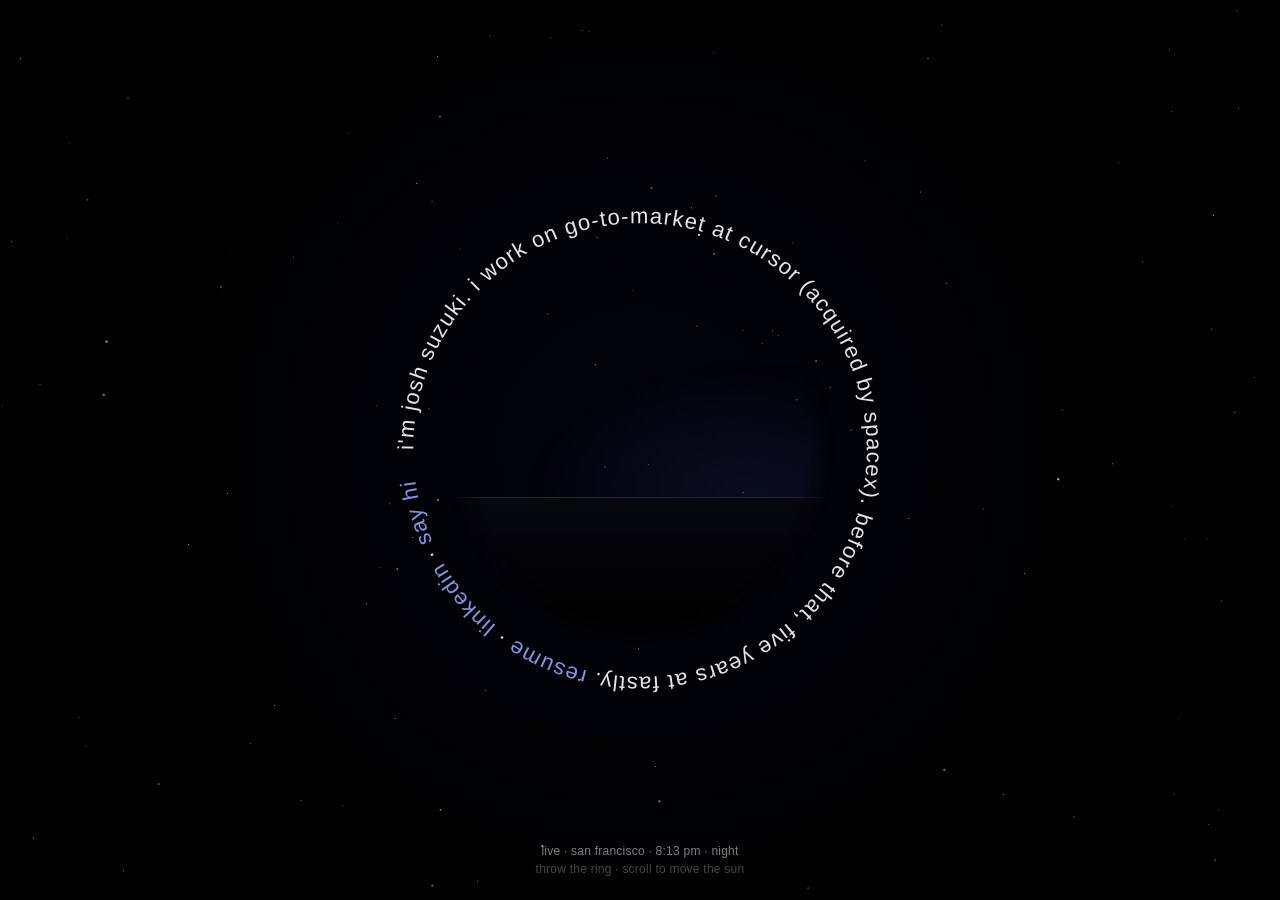
==== index.html @ 5d16cb48 "Make the home ring a throwable ball with a DVD-style screensaver Grab the ring and throw it: it carr" ====
<!DOCTYPE html>
<html lang="en">
<head>
  <meta charset="UTF-8" />
  <meta
    http-equiv="Content-Security-Policy"
    content="default-src 'none'; base-uri 'none'; form-action 'none'; img-src 'self'; style-src 'self'; script-src 'self'"
  />
  <meta name="referrer" content="strict-origin-when-cross-origin" />
  <title>Josh Suzuki</title>
  <meta name="viewport" content="width=device-width, initial-scale=1" />
  <meta name="theme-color" content="#000000" />
  <meta name="description" content="Josh Suzuki works on go-to-market at Cursor (acquired by SpaceX). Previously five years at Fastly." />
  <meta property="og:title" content="Josh Suzuki" />
  <meta property="og:description" content="Josh Suzuki works on go-to-market at Cursor (acquired by SpaceX). Previously five years at Fastly." />
  <meta property="og:url" content="https://joshuasuzuki.com/" />

  <link rel="icon" type="image/svg+xml" href="/transparent-favicon.svg?v=5" />
  <link rel="icon" type="image/png" sizes="32x32" href="/favicon-32.png?v=5" />
  <link rel="icon" href="/favicon.ico?v=5" sizes="any" />
  <link rel="apple-touch-icon" href="/apple-touch-icon.png?v=5" />

  <link rel="stylesheet" href="/home.css?v=2" />
</head>
<body>
  <div class="sky" aria-hidden="true">
    <div class="stars" data-stars></div>
  </div>

  <main class="stage">
    <h1 class="sr-only">Josh Suzuki</h1>

    <div class="orbit" data-orbit>
      <div class="window" aria-hidden="true">
        <div class="horizon-glow"></div>
        <div class="sun" data-sun></div>
        <div class="sea">
          <div class="glint" data-glint></div>
        </div>
      </div>

      <svg class="ring" data-ring viewBox="0 0 500 500" role="group" aria-label="I'm Josh Suzuki. I work on go-to-market at Cursor (acquired by SpaceX). Before that, five years at Fastly.">
        <defs>
          <path id="ring-path" d="M 40,250 a 210,210 0 1,1 420,0 a 210,210 0 1,1 -420,0" />
        </defs>
        <text class="ring-text" data-ring-text>
          <textPath href="#ring-path">i'm josh suzuki. i work on go-to-market at cursor (acquired by spacex). before that, five years at fastly. <a href="/resume/">resume</a> · <a href="https://www.linkedin.com/in/jjsuzuki" target="_blank" rel="noopener noreferrer">linkedin</a> · <a href="mailto:joshuajamessuzuki@gmail.com">say hi</a></textPath>
        </text>
      </svg>
    </div>
  </main>

  <div class="corner-label" data-corner aria-hidden="true">
    <span class="corner-word">corner!</span>
    <span class="corner-count" data-corner-count></span>
  </div>

  <p class="caption" aria-live="off">
    <span data-caption>the sky over san francisco</span>
    <span class="hint">scroll to move the sun</span>
  </p>

  <script src="/home.js?v=2"></script>
</body>
</html>
---- home.css ----
:root {
  --d: min(78vw, 66vh, 540px);
  --horizon: 62%;
  --sun-x: 50%;
  --sun-y: 40%;
  --sun: rgb(255, 196, 120);
  --sun-halo: rgba(255, 150, 80, 0.35);
  --sky: rgba(255, 140, 70, 0.35);
  --ambient: rgba(255, 140, 70, 0.08);
  --glint: rgba(255, 190, 120, 0.9);
  --glint-a: 0;
  --stars-a: 0;
  --accent: rgb(255, 176, 110);
  color-scheme: dark;
}

* {
  box-sizing: border-box;
}

html,
body {
  height: 100%;
  margin: 0;
}

body {
  background: #000;
  color: #fff;
  font-family: "Helvetica Neue", Helvetica, Arial, sans-serif;
  overflow: hidden;
  touch-action: none;
  -webkit-font-smoothing: antialiased;
}

.sr-only {
  position: absolute;
  width: 1px;
  height: 1px;
  margin: -1px;
  overflow: hidden;
  clip: rect(0 0 0 0);
  white-space: nowrap;
  border: 0;
}

.sky {
  position: fixed;
  inset: 0;
  background: radial-gradient(circle at 50% 50%, var(--ambient) 0, transparent calc(var(--d) * 0.9)), #000;
}

.stars {
  position: absolute;
  top: 0;
  left: 0;
  width: 1px;
  height: 1px;
  border-radius: 50%;
  opacity: var(--stars-a);
  transition: opacity 1.2s ease;
  animation: twinkle 7s ease-in-out infinite alternate;
}

@keyframes twinkle {
  from { filter: brightness(0.75); }
  to { filter: brightness(1.15); }
}

.stage {
  position: relative;
  display: grid;
  place-items: center;
  height: 100%;
}

.orbit {
  position: relative;
  width: var(--d);
  height: var(--d);
  cursor: grab;
  touch-action: none;
  user-select: none;
  -webkit-user-select: none;
  will-change: transform;
}

.orbit.is-held {
  cursor: grabbing;
}

.window {
  position: absolute;
  inset: 14%;
  overflow: hidden;
  border-radius: 50%;
  isolation: isolate;
  -webkit-mask-image: radial-gradient(circle closest-side, #000 86%, transparent 100%);
  mask-image: radial-gradient(circle closest-side, #000 86%, transparent 100%);
}

.horizon-glow {
  position: absolute;
  inset: 0;
  background: radial-gradient(ellipse 85% 50% at var(--sun-x) var(--horizon), var(--sky) 0%, transparent 70%);
}

.sun {
  position: absolute;
  left: var(--sun-x);
  top: var(--sun-y);
  width: 14%;
  aspect-ratio: 1;
  border-radius: 50%;
  background: var(--sun);
  box-shadow:
    0 0 calc(var(--d) * 0.012) calc(var(--d) * 0.004) var(--sun),
    0 0 calc(var(--d) * 0.12) calc(var(--d) * 0.035) var(--sun-halo);
  transform: translate(-50%, -50%);
}

.sea {
  position: absolute;
  top: var(--horizon);
  right: 0;
  bottom: 0;
  left: 0;
  background: linear-gradient(to bottom, #07080c, #000 80%);
  border-top: 1px solid rgba(255, 255, 255, 0.14);
}

.glint {
  position: absolute;
  top: 0;
  left: var(--sun-x);
  width: 24%;
  height: 80%;
  transform: translateX(-50%);
  background: repeating-linear-gradient(to bottom, var(--glint) 0 1.5px, transparent 1.5px 7px);
  -webkit-mask-image: radial-gradient(ellipse 50% 100% at 50% 0, #000 20%, transparent 75%);
  mask-image: radial-gradient(ellipse 50% 100% at 50% 0, #000 20%, transparent 75%);
  opacity: var(--glint-a);
  animation: shimmer 3.5s linear infinite;
}

@keyframes shimmer {
  from { background-position: 0 0; }
  to { background-position: 0 14px; }
}

.ring {
  position: absolute;
  inset: 0;
  width: 100%;
  height: 100%;
  overflow: visible;
}

.ring-text {
  fill: rgba(255, 255, 255, 0.9);
  font-size: 17px;
}

.ring-text a {
  fill: var(--accent);
  cursor: pointer;
  transition: fill 0.2s ease;
}

.ring-text a:hover,
.ring-text a:focus-visible {
  fill: #fff;
  outline: none;
}

.caption {
  position: fixed;
  right: 0;
  bottom: 24px;
  left: 0;
  display: flex;
  flex-direction: column;
  gap: 4px;
  align-items: center;
  margin: 0;
  font-size: 12px;
  letter-spacing: 0.02em;
  color: rgba(255, 255, 255, 0.5);
  pointer-events: none;
}

.caption .hint {
  color: rgba(255, 255, 255, 0.28);
}

body.is-screensaver {
  --sun: var(--dvd);
  --glint: var(--dvd);
  --accent: var(--dvd);
  --ambient: transparent;
}

body.is-screensaver .ring-text,
body.is-screensaver .ring-text a {
  fill: var(--dvd);
}

.particle {
  position: fixed;
  z-index: 5;
  width: 8px;
  height: 8px;
  border-radius: 50%;
  pointer-events: none;
}

.corner-label {
  position: fixed;
  top: 50%;
  left: 50%;
  z-index: 4;
  display: flex;
  flex-direction: column;
  align-items: center;
  gap: 6px;
  color: var(--dvd, #fff);
  opacity: 0;
  pointer-events: none;
  transform: translate(-50%, -50%);
}

.corner-word {
  font-size: clamp(44px, 9vw, 104px);
  font-weight: 700;
  letter-spacing: -0.02em;
  line-height: 1;
}

.corner-count {
  font-size: 14px;
  letter-spacing: 0.04em;
  color: rgba(255, 255, 255, 0.7);
}

.corner-label.is-visible {
  animation: corner-pop 2.4s cubic-bezier(0.2, 0.9, 0.3, 1) both;
}

@keyframes corner-pop {
  0% { opacity: 0; transform: translate(-50%, -50%) scale(0.6) rotate(-6deg); }
  12% { opacity: 1; transform: translate(-50%, -50%) scale(1.08) rotate(2deg); }
  22% { transform: translate(-50%, -50%) scale(1) rotate(0); }
  75% { opacity: 1; }
  100% { opacity: 0; transform: translate(-50%, -50%) scale(1); }
}

@media (prefers-reduced-motion: reduce) {
  .stars,
  .glint {
    animation: none;
  }
}
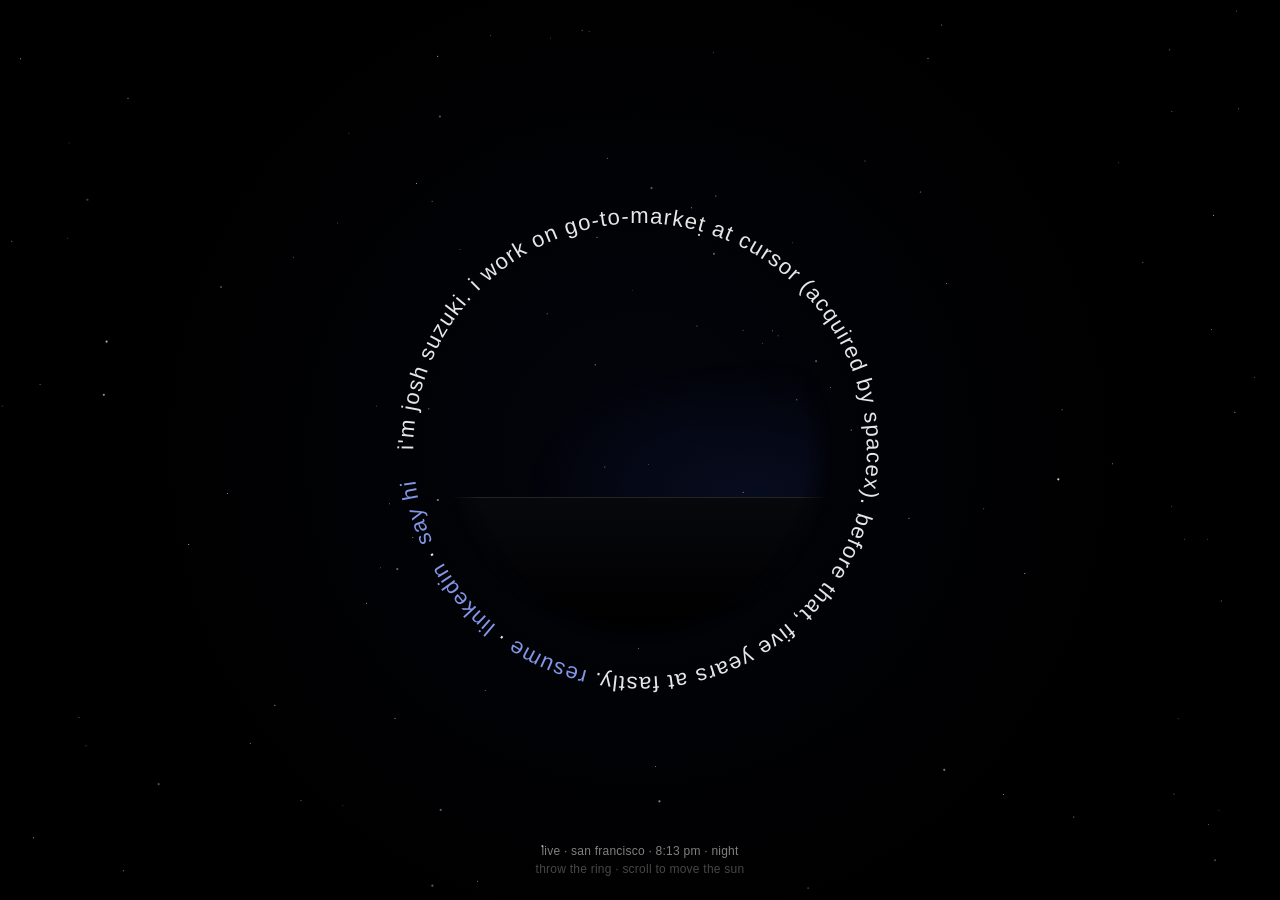
==== commit 091e91aa: "Slowly rotate the home ring at rest for readability At rest the ring eases toward 4°/s idle spin (li" ====
--- a/index.html
+++ b/index.html
@@ -20,7 +20,7 @@
   <link rel="icon" href="/favicon.ico?v=5" sizes="any" />
   <link rel="apple-touch-icon" href="/apple-touch-icon.png?v=5" />
 
-  <link rel="stylesheet" href="/home.css?v=2" />
+  <link rel="stylesheet" href="/home.css?v=3" />
 </head>
 <body>
   <div class="sky" aria-hidden="true">
@@ -60,6 +60,6 @@
     <span class="hint">scroll to move the sun</span>
   </p>
 
-  <script src="/home.js?v=2"></script>
+  <script src="/home.js?v=3"></script>
 </body>
 </html>
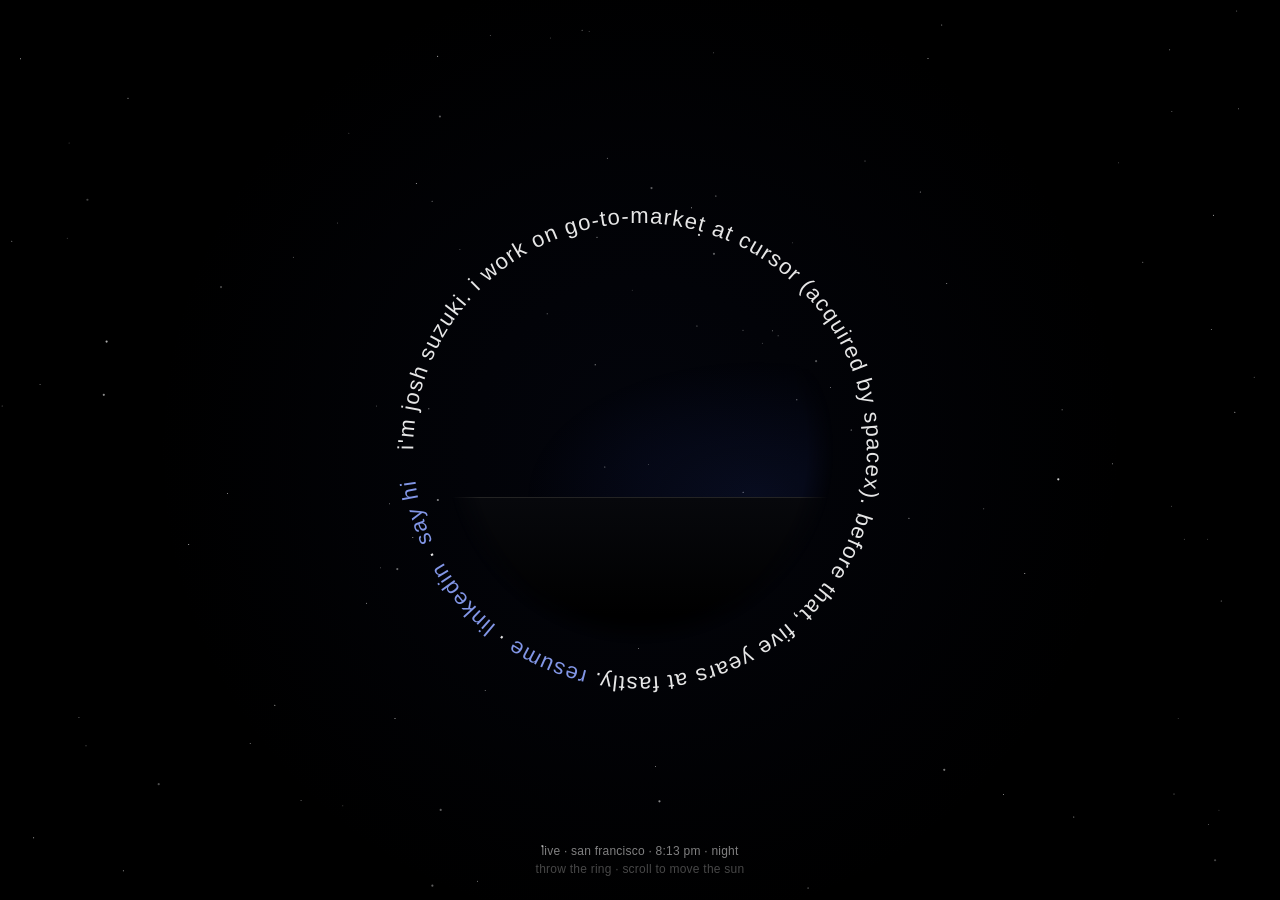
==== commit fde35016: "Add ambient space layer behind the home page ring A full-viewport canvas (space.js) behind the stage" ====
--- a/index.html
+++ b/index.html
@@ -26,6 +26,8 @@
   <div class="sky" aria-hidden="true">
     <div class="stars" data-stars></div>
   </div>
+
+  <canvas class="space" data-space aria-hidden="true"></canvas>
 
   <main class="stage">
     <h1 class="sr-only">Josh Suzuki</h1>
@@ -60,6 +62,7 @@
     <span class="hint">scroll to move the sun</span>
   </p>
 
-  <script src="/home.js?v=3"></script>
+  <script src="/space.js?v=1" defer></script>
+  <script src="/home.js?v=2"></script>
 </body>
 </html>
--- a/home.css
+++ b/home.css
@@ -67,6 +67,16 @@
   to { filter: brightness(1.15); }
 }
 
+.space {
+  position: fixed;
+  inset: 0;
+  z-index: 0;
+  display: block;
+  width: 100%;
+  height: 100%;
+  pointer-events: none;
+}
+
 .stage {
   position: relative;
   display: grid;
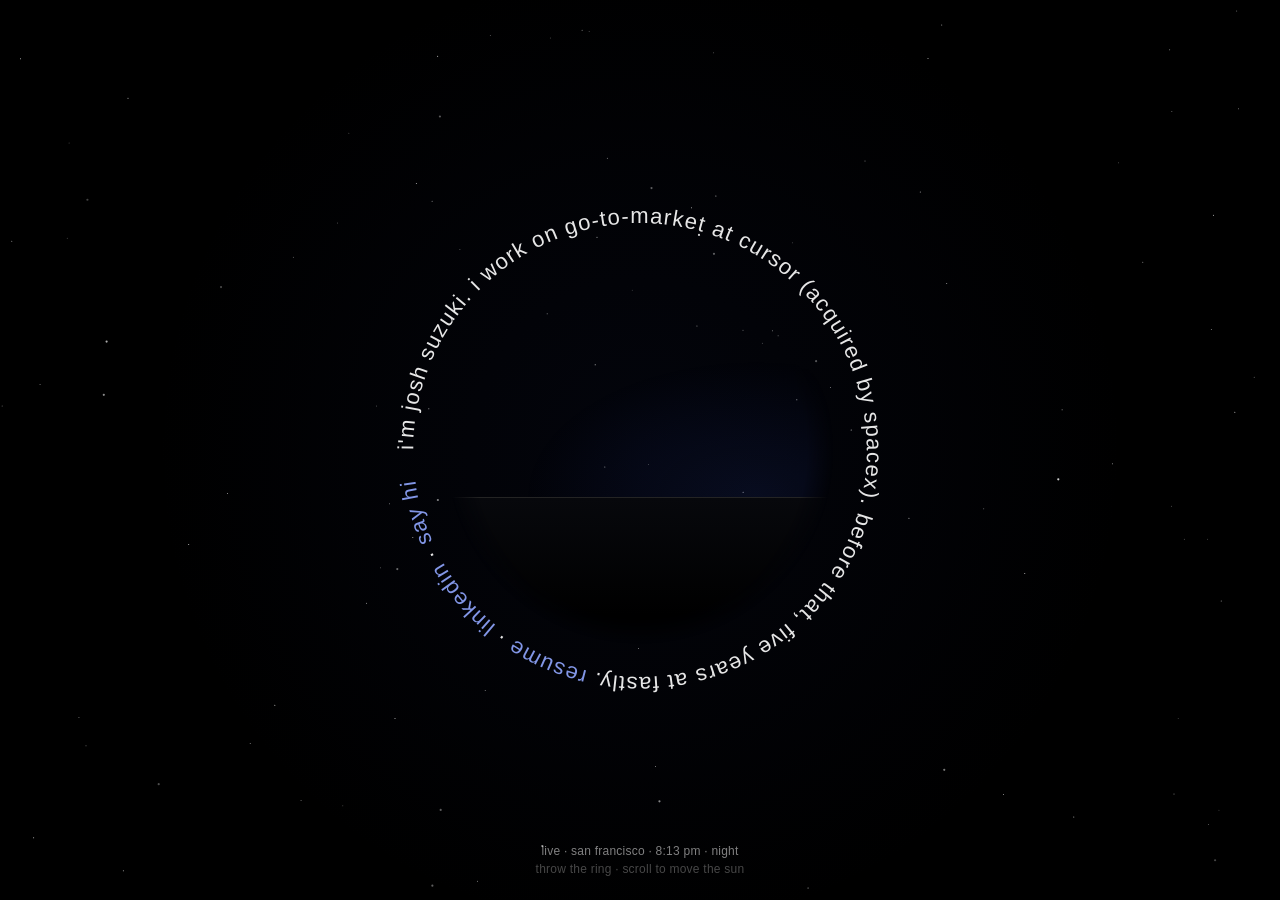
==== commit 872512da: "Slowly rotate the home ring at rest for readability (#38) At rest the ring eases toward 4°/s idle sp" ====
--- a/index.html
+++ b/index.html
@@ -26,8 +26,6 @@
   <div class="sky" aria-hidden="true">
     <div class="stars" data-stars></div>
   </div>
-
-  <canvas class="space" data-space aria-hidden="true"></canvas>
 
   <main class="stage">
     <h1 class="sr-only">Josh Suzuki</h1>
@@ -62,7 +60,6 @@
     <span class="hint">scroll to move the sun</span>
   </p>
 
-  <script src="/space.js?v=1" defer></script>
-  <script src="/home.js?v=2"></script>
+  <script src="/home.js?v=3"></script>
 </body>
 </html>
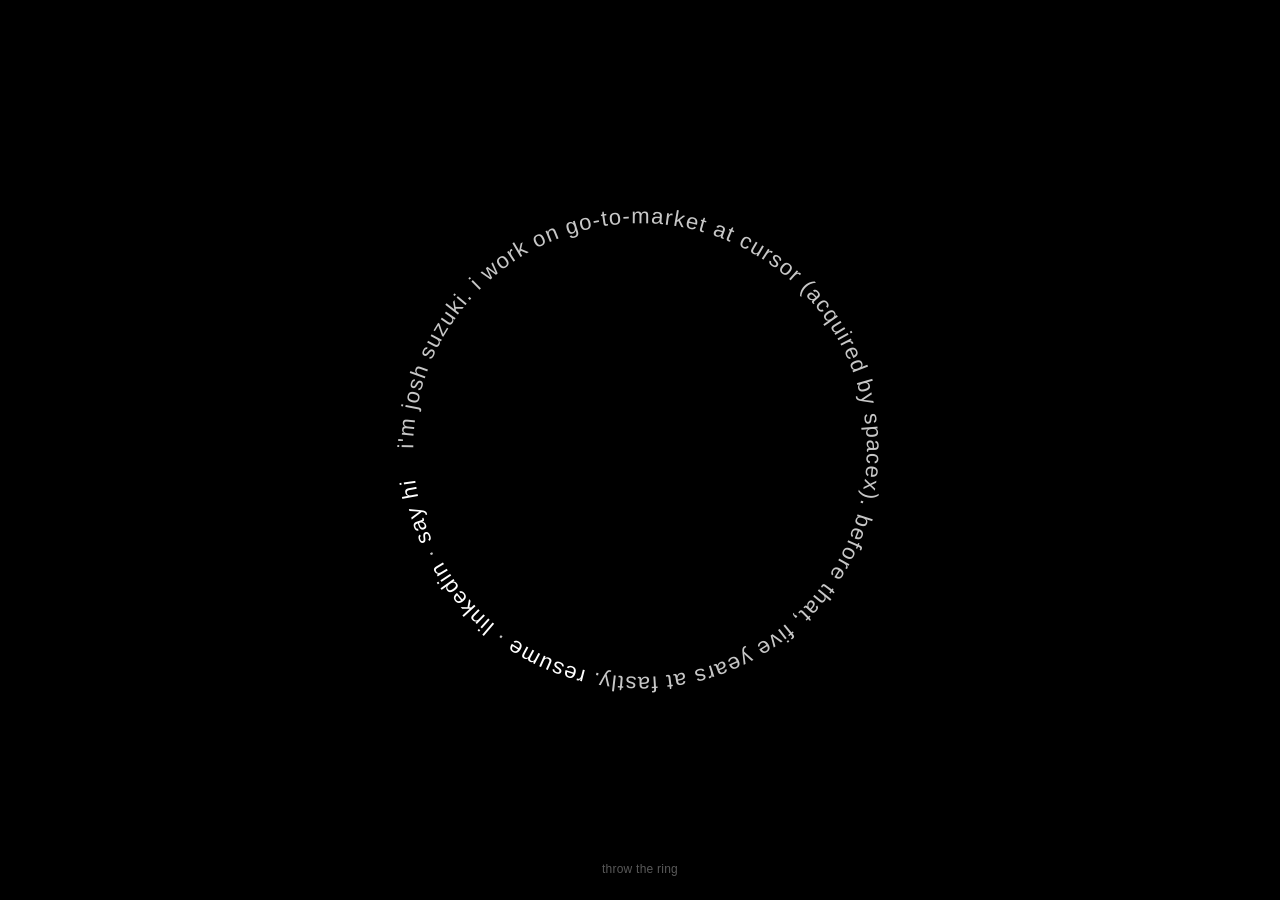
==== commit 95458243: "Remove the sunset scene; ring of text on black Drop the sun/sea window, star field, live San Francis" ====
--- a/index.html
+++ b/index.html
@@ -20,25 +20,13 @@
   <link rel="icon" href="/favicon.ico?v=5" sizes="any" />
   <link rel="apple-touch-icon" href="/apple-touch-icon.png?v=5" />
 
-  <link rel="stylesheet" href="/home.css?v=3" />
+  <link rel="stylesheet" href="/home.css?v=4" />
 </head>
 <body>
-  <div class="sky" aria-hidden="true">
-    <div class="stars" data-stars></div>
-  </div>
-
   <main class="stage">
     <h1 class="sr-only">Josh Suzuki</h1>
 
     <div class="orbit" data-orbit>
-      <div class="window" aria-hidden="true">
-        <div class="horizon-glow"></div>
-        <div class="sun" data-sun></div>
-        <div class="sea">
-          <div class="glint" data-glint></div>
-        </div>
-      </div>
-
       <svg class="ring" data-ring viewBox="0 0 500 500" role="group" aria-label="I'm Josh Suzuki. I work on go-to-market at Cursor (acquired by SpaceX). Before that, five years at Fastly.">
         <defs>
           <path id="ring-path" d="M 40,250 a 210,210 0 1,1 420,0 a 210,210 0 1,1 -420,0" />
@@ -55,11 +43,11 @@
     <span class="corner-count" data-corner-count></span>
   </div>
 
-  <p class="caption" aria-live="off">
-    <span data-caption>the sky over san francisco</span>
-    <span class="hint">scroll to move the sun</span>
+  <p class="caption" data-caption aria-live="off">
+    <span class="status" data-status hidden></span>
+    <span class="hint" data-hint>throw the ring</span>
   </p>
 
-  <script src="/home.js?v=3"></script>
+  <script src="/home.js?v=4"></script>
 </body>
 </html>
--- a/home.css
+++ b/home.css
@@ -1,16 +1,5 @@
 :root {
   --d: min(78vw, 66vh, 540px);
-  --horizon: 62%;
-  --sun-x: 50%;
-  --sun-y: 40%;
-  --sun: rgb(255, 196, 120);
-  --sun-halo: rgba(255, 150, 80, 0.35);
-  --sky: rgba(255, 140, 70, 0.35);
-  --ambient: rgba(255, 140, 70, 0.08);
-  --glint: rgba(255, 190, 120, 0.9);
-  --glint-a: 0;
-  --stars-a: 0;
-  --accent: rgb(255, 176, 110);
   color-scheme: dark;
 }
 
@@ -44,39 +33,6 @@
   border: 0;
 }
 
-.sky {
-  position: fixed;
-  inset: 0;
-  background: radial-gradient(circle at 50% 50%, var(--ambient) 0, transparent calc(var(--d) * 0.9)), #000;
-}
-
-.stars {
-  position: absolute;
-  top: 0;
-  left: 0;
-  width: 1px;
-  height: 1px;
-  border-radius: 50%;
-  opacity: var(--stars-a);
-  transition: opacity 1.2s ease;
-  animation: twinkle 7s ease-in-out infinite alternate;
-}
-
-@keyframes twinkle {
-  from { filter: brightness(0.75); }
-  to { filter: brightness(1.15); }
-}
-
-.space {
-  position: fixed;
-  inset: 0;
-  z-index: 0;
-  display: block;
-  width: 100%;
-  height: 100%;
-  pointer-events: none;
-}
-
 .stage {
   position: relative;
   display: grid;
@@ -99,65 +55,6 @@
   cursor: grabbing;
 }
 
-.window {
-  position: absolute;
-  inset: 14%;
-  overflow: hidden;
-  border-radius: 50%;
-  isolation: isolate;
-  -webkit-mask-image: radial-gradient(circle closest-side, #000 86%, transparent 100%);
-  mask-image: radial-gradient(circle closest-side, #000 86%, transparent 100%);
-}
-
-.horizon-glow {
-  position: absolute;
-  inset: 0;
-  background: radial-gradient(ellipse 85% 50% at var(--sun-x) var(--horizon), var(--sky) 0%, transparent 70%);
-}
-
-.sun {
-  position: absolute;
-  left: var(--sun-x);
-  top: var(--sun-y);
-  width: 14%;
-  aspect-ratio: 1;
-  border-radius: 50%;
-  background: var(--sun);
-  box-shadow:
-    0 0 calc(var(--d) * 0.012) calc(var(--d) * 0.004) var(--sun),
-    0 0 calc(var(--d) * 0.12) calc(var(--d) * 0.035) var(--sun-halo);
-  transform: translate(-50%, -50%);
-}
-
-.sea {
-  position: absolute;
-  top: var(--horizon);
-  right: 0;
-  bottom: 0;
-  left: 0;
-  background: linear-gradient(to bottom, #07080c, #000 80%);
-  border-top: 1px solid rgba(255, 255, 255, 0.14);
-}
-
-.glint {
-  position: absolute;
-  top: 0;
-  left: var(--sun-x);
-  width: 24%;
-  height: 80%;
-  transform: translateX(-50%);
-  background: repeating-linear-gradient(to bottom, var(--glint) 0 1.5px, transparent 1.5px 7px);
-  -webkit-mask-image: radial-gradient(ellipse 50% 100% at 50% 0, #000 20%, transparent 75%);
-  mask-image: radial-gradient(ellipse 50% 100% at 50% 0, #000 20%, transparent 75%);
-  opacity: var(--glint-a);
-  animation: shimmer 3.5s linear infinite;
-}
-
-@keyframes shimmer {
-  from { background-position: 0 0; }
-  to { background-position: 0 14px; }
-}
-
 .ring {
   position: absolute;
   inset: 0;
@@ -167,19 +64,22 @@
 }
 
 .ring-text {
-  fill: rgba(255, 255, 255, 0.9);
+  fill: rgba(255, 255, 255, 0.78);
   font-size: 17px;
 }
 
+/* No underlines: on the lower half of the ring they render as overlines. */
 .ring-text a {
-  fill: var(--accent);
+  fill: #fff;
+  font-weight: 500;
+  text-decoration: none;
   cursor: pointer;
   transition: fill 0.2s ease;
 }
 
 .ring-text a:hover,
 .ring-text a:focus-visible {
-  fill: #fff;
+  fill: #9ecbff;
   outline: none;
 }
 
@@ -200,14 +100,15 @@
 }
 
 .caption .hint {
-  color: rgba(255, 255, 255, 0.28);
+  color: rgba(255, 255, 255, 0.35);
 }
 
-body.is-screensaver {
-  --sun: var(--dvd);
-  --glint: var(--dvd);
-  --accent: var(--dvd);
-  --ambient: transparent;
+.caption [hidden] {
+  display: none;
+}
+
+body.is-screensaver .caption .hint {
+  color: rgba(255, 255, 255, 0.28);
 }
 
 body.is-screensaver .ring-text,
@@ -262,11 +163,4 @@
   22% { transform: translate(-50%, -50%) scale(1) rotate(0); }
   75% { opacity: 1; }
   100% { opacity: 0; transform: translate(-50%, -50%) scale(1); }
-}
-
-@media (prefers-reduced-motion: reduce) {
-  .stars,
-  .glint {
-    animation: none;
-  }
-}
+}
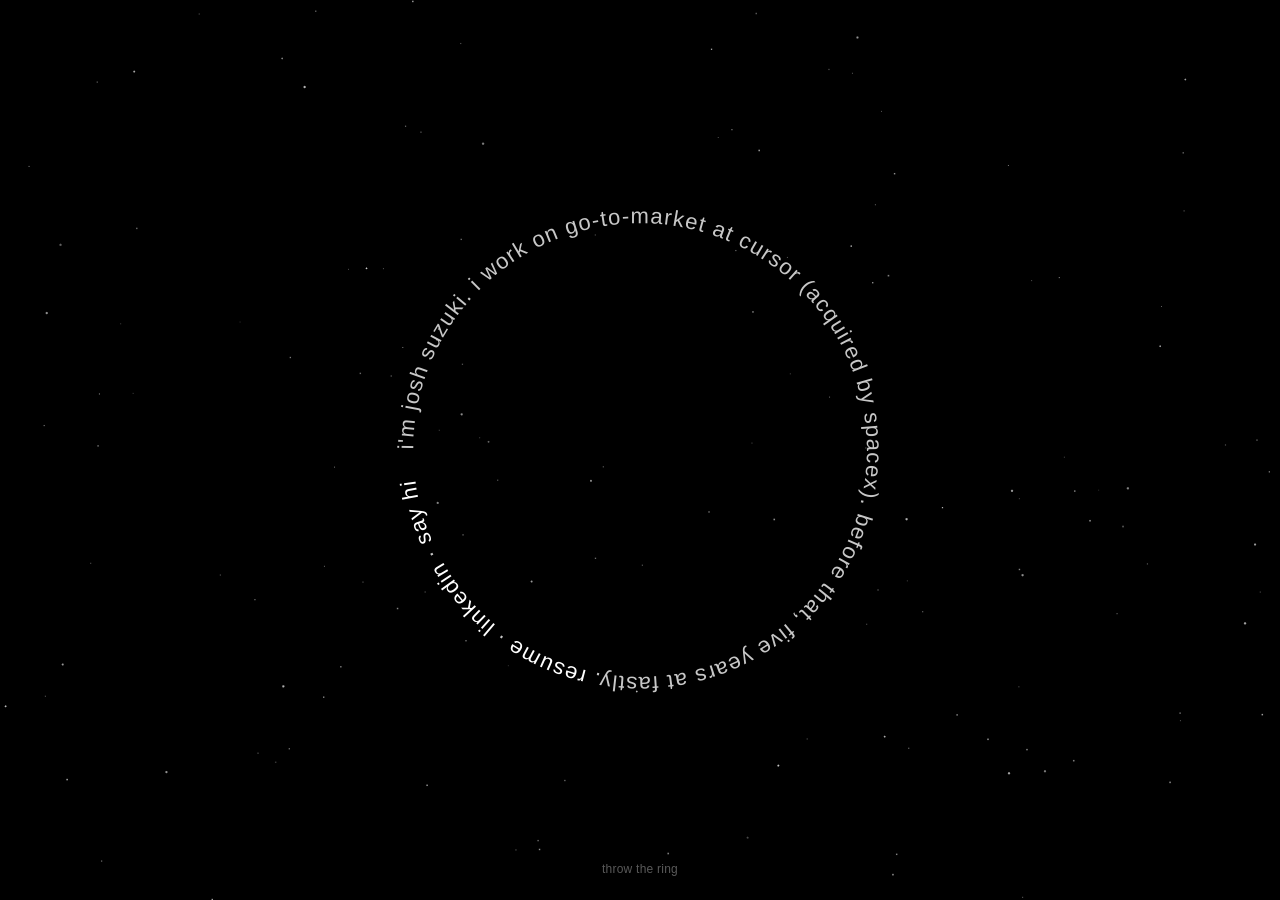
==== commit bae4e029: "Merge remote-tracking branch 'origin/cursor/space-background' into cursor/remove-sunset-scene Co-aut" ====
--- a/index.html
+++ b/index.html
@@ -23,6 +23,8 @@
   <link rel="stylesheet" href="/home.css?v=4" />
 </head>
 <body>
+  <canvas class="space" data-space aria-hidden="true"></canvas>
+
   <main class="stage">
     <h1 class="sr-only">Josh Suzuki</h1>
 
@@ -48,6 +50,7 @@
     <span class="hint" data-hint>throw the ring</span>
   </p>
 
+  <script src="/space.js?v=2" defer></script>
   <script src="/home.js?v=4"></script>
 </body>
 </html>
--- a/home.css
+++ b/home.css
@@ -31,6 +31,16 @@
   clip: rect(0 0 0 0);
   white-space: nowrap;
   border: 0;
+}
+
+.space {
+  position: fixed;
+  inset: 0;
+  z-index: 0;
+  display: block;
+  width: 100%;
+  height: 100%;
+  pointer-events: none;
 }
 
 .stage {
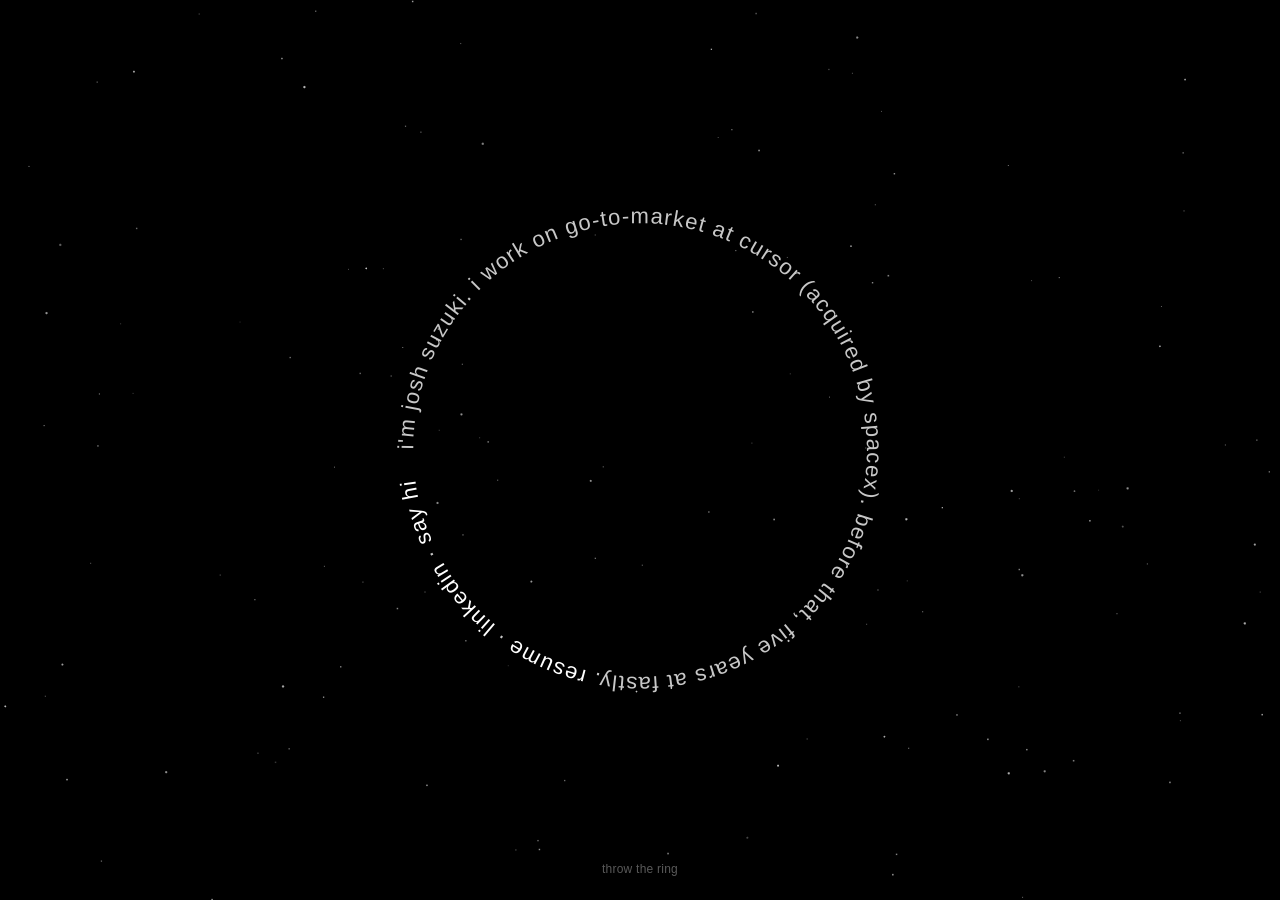
==== commit c14ab149: "Make the home ring resume link download the PDF The ring previously sent people to /resume/, which i" ====
--- a/index.html
+++ b/index.html
@@ -34,7 +34,7 @@
           <path id="ring-path" d="M 40,250 a 210,210 0 1,1 420,0 a 210,210 0 1,1 -420,0" />
         </defs>
         <text class="ring-text" data-ring-text>
-          <textPath href="#ring-path">i'm josh suzuki. i work on go-to-market at cursor (acquired by spacex). before that, five years at fastly. <a href="/resume/">resume</a> · <a href="https://www.linkedin.com/in/jjsuzuki" target="_blank" rel="noopener noreferrer">linkedin</a> · <a href="mailto:joshuajamessuzuki@gmail.com">say hi</a></textPath>
+          <textPath href="#ring-path">i'm josh suzuki. i work on go-to-market at cursor (acquired by spacex). before that, five years at fastly. <a href="/AE%20Resume%20-%202026.docx.pdf" download="Josh Suzuki Resume.pdf">resume</a> · <a href="https://www.linkedin.com/in/jjsuzuki" target="_blank" rel="noopener noreferrer">linkedin</a> · <a href="mailto:joshuajamessuzuki@gmail.com">say hi</a></textPath>
         </text>
       </svg>
     </div>
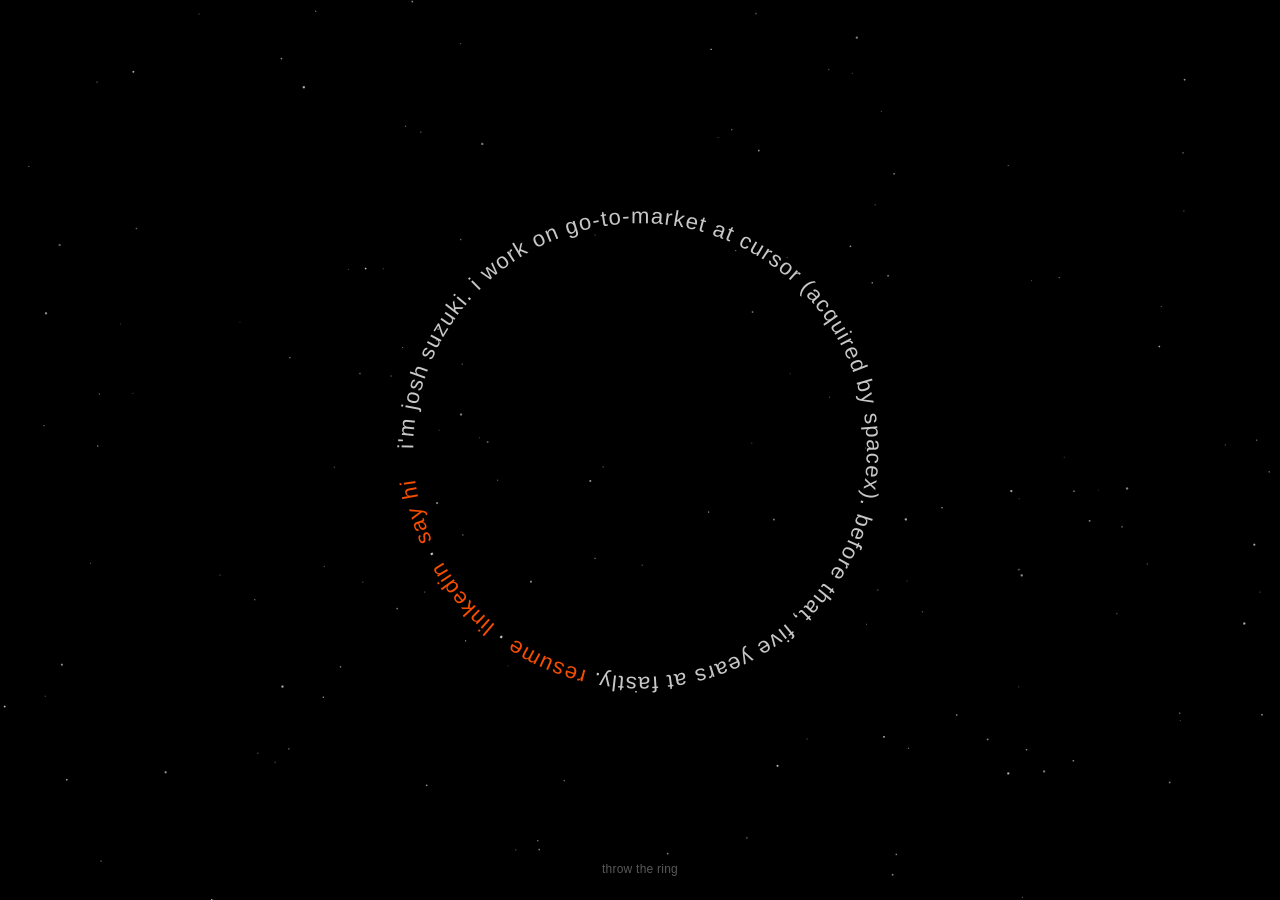
==== commit 762c04bd: "Use Cursor orange for the home ring links Color resume, LinkedIn, and say hi with #F54E00 so they st" ====
--- a/index.html
+++ b/index.html
@@ -20,7 +20,7 @@
   <link rel="icon" href="/favicon.ico?v=5" sizes="any" />
   <link rel="apple-touch-icon" href="/apple-touch-icon.png?v=5" />
 
-  <link rel="stylesheet" href="/home.css?v=4" />
+  <link rel="stylesheet" href="/home.css?v=5" />
 </head>
 <body>
   <canvas class="space" data-space aria-hidden="true"></canvas>
--- a/home.css
+++ b/home.css
@@ -78,9 +78,10 @@
   font-size: 17px;
 }
 
-/* No underlines: on the lower half of the ring they render as overlines. */
+/* No underlines: on the lower half of the ring they render as overlines.
+   Cursor orange (#F54E00) so resume / linkedin / say hi stand out from the ring. */
 .ring-text a {
-  fill: #fff;
+  fill: #f54e00;
   font-weight: 500;
   text-decoration: none;
   cursor: pointer;
@@ -89,7 +90,7 @@
 
 .ring-text a:hover,
 .ring-text a:focus-visible {
-  fill: #9ecbff;
+  fill: #ff7a3d;
   outline: none;
 }
 
@@ -121,9 +122,12 @@
   color: rgba(255, 255, 255, 0.28);
 }
 
-body.is-screensaver .ring-text,
+body.is-screensaver .ring-text {
+  fill: var(--dvd);
+}
+
 body.is-screensaver .ring-text a {
-  fill: var(--dvd);
+  fill: #f54e00;
 }
 
 .particle {
